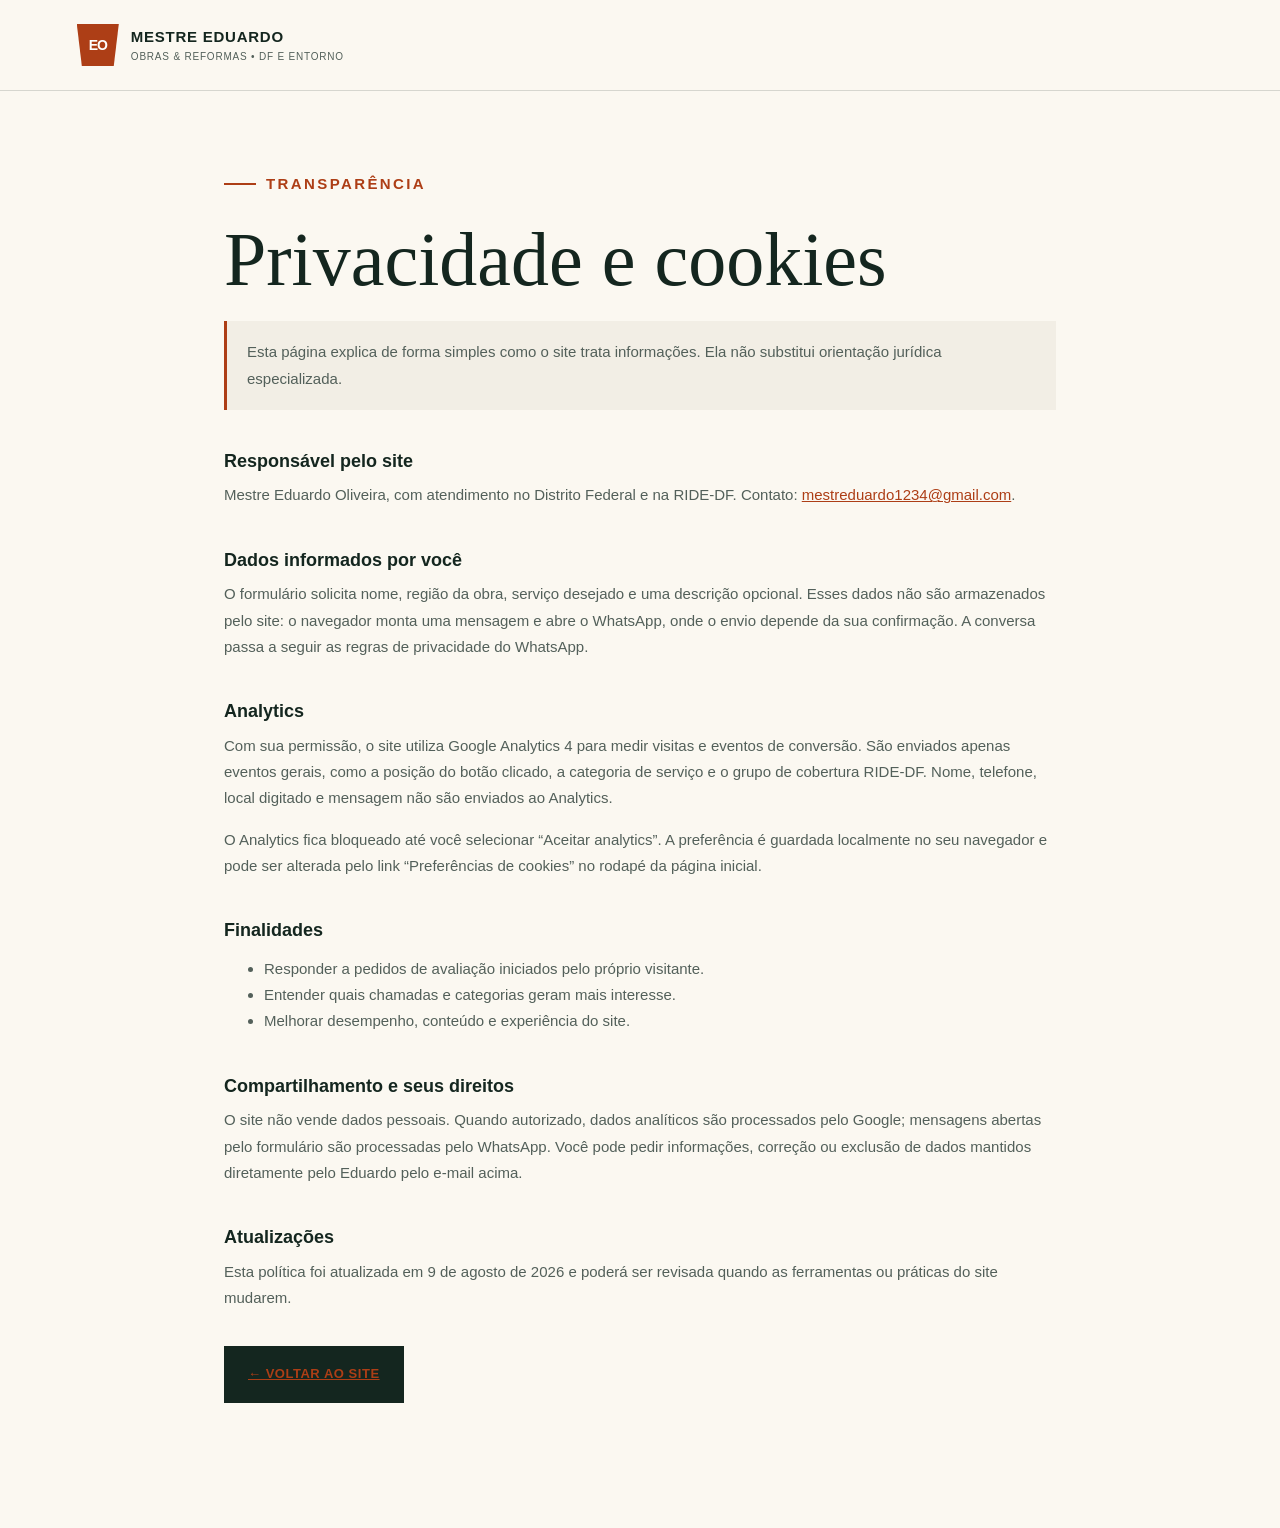
==== privacidade.html @ d054278d "feat: criar landing page Mestre Eduardo" ====
<!doctype html>
<html lang="pt-BR">
  <head>
    <meta charset="UTF-8" />
    <meta name="viewport" content="width=device-width, initial-scale=1.0" />
    <title>Privacidade e Cookies | Mestre Eduardo</title>
    <meta name="description" content="Política de privacidade e cookies do site Mestre Eduardo." />
    <meta name="robots" content="index, follow" />
    <meta name="theme-color" content="#14261f" />
    <link rel="icon" href="assets/favicon.svg" type="image/svg+xml" />
    <link rel="stylesheet" href="styles.css" />
    <style>
      .legal-header{padding:24px var(--pad);border-bottom:1px solid var(--line)}
      .legal{max-width:880px;margin:0 auto;padding:80px 24px 110px}
      .legal h1{font-family:Georgia,'Times New Roman',serif;font-size:clamp(44px,7vw,76px);font-weight:400;line-height:1;margin-bottom:24px}
      .legal h2{font-family:Arial,Helvetica,sans-serif;font-size:18px;font-weight:800;letter-spacing:0;margin:42px 0 12px}
      .legal p,.legal li{color:var(--muted);font-size:15px;line-height:1.75}
      .legal a{color:var(--orange);text-decoration:underline}
      .legal-note{padding:18px 20px;border-left:3px solid var(--orange);background:var(--sand)}
    </style>
  </head>
  <body>
    <header class="legal-header"><a class="brand" href="index.html"><span class="brand-mark" aria-hidden="true">EO</span><span><strong>Mestre Eduardo</strong><small>Obras &amp; Reformas • DF e Entorno</small></span></a></header>
    <main class="legal">
      <p class="eyebrow dark"><span></span> Transparência</p>
      <h1>Privacidade e cookies</h1>
      <p class="legal-note">Esta página explica de forma simples como o site trata informações. Ela não substitui orientação jurídica especializada.</p>

      <h2>Responsável pelo site</h2>
      <p>Mestre Eduardo Oliveira, com atendimento no Distrito Federal e na RIDE-DF. Contato: <a href="mailto:mestreduardo1234@gmail.com">mestreduardo1234@gmail.com</a>.</p>

      <h2>Dados informados por você</h2>
      <p>O formulário solicita nome, região da obra, serviço desejado e uma descrição opcional. Esses dados não são armazenados pelo site: o navegador monta uma mensagem e abre o WhatsApp, onde o envio depende da sua confirmação. A conversa passa a seguir as regras de privacidade do WhatsApp.</p>

      <h2>Analytics</h2>
      <p>Com sua permissão, o site utiliza Google Analytics 4 para medir visitas e eventos de conversão. São enviados apenas eventos gerais, como a posição do botão clicado, a categoria de serviço e o grupo de cobertura RIDE-DF. Nome, telefone, local digitado e mensagem não são enviados ao Analytics.</p>
      <p>O Analytics fica bloqueado até você selecionar “Aceitar analytics”. A preferência é guardada localmente no seu navegador e pode ser alterada pelo link “Preferências de cookies” no rodapé da página inicial.</p>

      <h2>Finalidades</h2>
      <ul><li>Responder a pedidos de avaliação iniciados pelo próprio visitante.</li><li>Entender quais chamadas e categorias geram mais interesse.</li><li>Melhorar desempenho, conteúdo e experiência do site.</li></ul>

      <h2>Compartilhamento e seus direitos</h2>
      <p>O site não vende dados pessoais. Quando autorizado, dados analíticos são processados pelo Google; mensagens abertas pelo formulário são processadas pelo WhatsApp. Você pode pedir informações, correção ou exclusão de dados mantidos diretamente pelo Eduardo pelo e-mail acima.</p>

      <h2>Atualizações</h2>
      <p>Esta política foi atualizada em 9 de agosto de 2026 e poderá ser revisada quando as ferramentas ou práticas do site mudarem.</p>

      <p><a class="button button-dark" href="index.html">← Voltar ao site</a></p>
    </main>
  </body>
</html>
---- styles.css ----
:root{--ink:#14261f;--ink-2:#1d352b;--sand:#f2eee5;--cream:#fbf8f1;--orange:#d95f2b;--gold:#dda44b;--muted:#68736d;--line:rgba(20,38,31,.16);--pad:clamp(24px,6vw,88px)}
*{box-sizing:border-box}html{scroll-behavior:smooth}body{margin:0;background:var(--cream);color:var(--ink);font-family:Arial,Helvetica,sans-serif;line-height:1.5}a{color:inherit;text-decoration:none}button,input,select,textarea{font:inherit}.skip-link{position:fixed;left:16px;top:-100px;background:white;padding:12px;z-index:99}.skip-link:focus{top:16px}.site-header{height:82px;padding:0 var(--pad);display:flex;align-items:center;justify-content:space-between;background:rgba(251,248,241,.96);position:relative;z-index:10;border-bottom:1px solid var(--line)}.brand{display:flex;align-items:center;gap:12px}.brand-mark{width:42px;height:42px;display:grid;place-items:center;background:var(--orange);color:white;font-weight:900;font-size:14px;letter-spacing:-1px;clip-path:polygon(0 0,100% 0,88% 100%,12% 100%)}.brand strong{display:block;font-size:15px;text-transform:uppercase;letter-spacing:.05em}.brand small{display:block;color:var(--muted);font-size:10px;letter-spacing:.08em;text-transform:uppercase}.site-header nav{display:flex;gap:30px;font-size:13px;font-weight:700}.site-header nav a:hover{color:var(--orange)}.button{display:inline-flex;align-items:center;justify-content:center;gap:12px;border:0;background:var(--orange);color:#fff;padding:17px 24px;font-weight:800;font-size:13px;text-transform:uppercase;letter-spacing:.04em;cursor:pointer;transition:.2s ease}.button:hover{background:#bc4719;transform:translateY(-2px)}.button-small{padding:12px 18px;font-size:11px}.hero{min-height:720px;height:calc(100vh - 82px);position:relative;overflow:hidden;background:#20382f;color:white;display:flex;align-items:center}.hero-video{position:absolute;inset:0;width:100%;height:100%;object-fit:cover;object-position:center}.hero-shade{position:absolute;inset:0;background:linear-gradient(90deg,rgba(8,19,15,.93) 0%,rgba(8,19,15,.74) 45%,rgba(8,19,15,.26) 100%),linear-gradient(0deg,rgba(8,19,15,.55),transparent 55%)}.hero-content{position:relative;z-index:1;width:min(860px,75%);padding:70px var(--pad) 40px}.eyebrow{margin:0 0 24px;text-transform:uppercase;letter-spacing:.16em;font-weight:800;font-size:11px;display:flex;align-items:center;gap:10px}.eyebrow span{display:inline-block;width:32px;height:2px;background:var(--orange)}.eyebrow.dark{color:var(--orange)}h1,h2,h3,p{margin-top:0}.hero h1{font-family:Georgia,'Times New Roman',serif;font-size:clamp(48px,6.4vw,92px);line-height:.98;letter-spacing:-.045em;font-weight:400;margin:0 0 28px}.hero h1 em{font-weight:400;color:#f0b351}.hero-copy{font-size:clamp(16px,1.5vw,20px);line-height:1.6;max-width:650px;color:rgba(255,255,255,.8)}.hero-actions{display:flex;align-items:center;gap:30px;margin-top:34px}.text-link{font-size:13px;font-weight:700;border-bottom:1px solid rgba(255,255,255,.4);padding:10px 0}.hero-proof{display:grid;grid-template-columns:repeat(3,1fr);border-top:1px solid rgba(255,255,255,.25);margin-top:60px;padding-top:22px;max-width:760px}.hero-proof div{padding-right:18px}.hero-proof strong,.hero-proof span{display:block}.hero-proof strong{font-size:11px;color:#f0b351;text-transform:uppercase;letter-spacing:.1em}.hero-proof span{font-size:12px;margin-top:4px;color:rgba(255,255,255,.74)}.hero-note{position:absolute;right:var(--pad);bottom:38px;z-index:2;display:flex;align-items:center;gap:12px;font-size:11px;text-transform:uppercase;letter-spacing:.12em}.hero-note button{width:42px;height:42px;border:1px solid rgba(255,255,255,.45);border-radius:50%;background:rgba(0,0,0,.15);color:white;cursor:pointer}.section-pad{padding:clamp(72px,10vw,140px) var(--pad)}h2{font-family:Georgia,'Times New Roman',serif;font-weight:400;font-size:clamp(39px,5vw,68px);line-height:1.04;letter-spacing:-.035em}.intro{display:grid;grid-template-columns:1.2fr .8fr;gap:10vw}.intro-copy{padding-top:50px;font-size:17px;color:#53615a}.intro-copy p+ p{margin-top:24px}.services{background:var(--ink);color:white}.section-heading{display:flex;justify-content:space-between;align-items:end;gap:10vw;margin-bottom:60px}.section-heading>p{max-width:370px;color:#afbbb5}.service-grid{display:grid;grid-template-columns:repeat(4,1fr);border-top:1px solid rgba(255,255,255,.18);border-left:1px solid rgba(255,255,255,.18)}.service-grid article{min-height:380px;padding:26px;position:relative;border-right:1px solid rgba(255,255,255,.18);border-bottom:1px solid rgba(255,255,255,.18);transition:.25s}.service-grid article:hover{background:var(--ink-2);transform:translateY(-4px)}.service-number{font-size:11px;color:#8b9b93}.service-icon{font-size:42px;color:#dfa852;margin:50px 0 55px}.service-grid h3{font-family:Georgia,'Times New Roman',serif;font-size:25px;font-weight:400;line-height:1.15}.service-grid p{font-size:13px;color:#aeb9b4;line-height:1.65}.method{display:grid;grid-template-columns:.8fr 1.2fr;gap:10vw;background:var(--sand)}.method-copy>p:not(.eyebrow){color:var(--muted);max-width:430px}.button-dark{background:var(--ink);margin-top:20px}.steps{margin:0;padding:0;list-style:none}.steps li{display:grid;grid-template-columns:75px 1fr;gap:20px;padding:30px 0;border-top:1px solid var(--line)}.steps li:last-child{border-bottom:1px solid var(--line)}.steps>li>span{color:var(--orange);font-size:12px;font-weight:800}.steps h3{font-family:Georgia,'Times New Roman',serif;font-weight:400;font-size:27px;margin-bottom:8px}.steps p{color:var(--muted);max-width:530px;margin-bottom:0;font-size:14px}.experience{background:#0e1e18;color:white;display:grid;grid-template-columns:.8fr 1.2fr;gap:10vw}.experience-title>p:last-child{color:#9eaaa5;max-width:480px}.timeline article{display:grid;grid-template-columns:110px 1fr;gap:20px;padding:24px 0;border-top:1px solid rgba(255,255,255,.16)}.timeline article:last-child{border-bottom:1px solid rgba(255,255,255,.16)}.timeline .year{font-size:12px;color:#dfa852;font-weight:800}.timeline h3{font-family:Georgia,'Times New Roman',serif;font-weight:400;font-size:25px;margin-bottom:6px}.timeline p{font-size:13px;color:#aab5b0;line-height:1.6}.coverage{background:var(--cream)}.coverage-card{min-height:550px;background:#e8dfcf;display:grid;grid-template-columns:1.05fr .95fr;overflow:hidden}.coverage-copy{padding:clamp(40px,6vw,80px)}.coverage-copy p{color:#5e6963;max-width:620px}.location-tags{display:flex;flex-wrap:wrap;gap:9px;margin-top:30px}.location-tags span{border:1px solid rgba(20,38,31,.22);padding:9px 13px;font-size:11px;font-weight:700}.map-art{position:relative;min-height:420px;background:var(--ink);overflow:hidden;display:grid;place-items:center;color:white;text-align:center}.map-art:before,.map-art:after{content:"";position:absolute;background:rgba(255,255,255,.06);transform:rotate(32deg);width:160%;height:35px}.map-art:before{top:30%}.map-art:after{top:65%}.map-ring{position:absolute;border:1px solid rgba(221,164,75,.35);border-radius:50%}.ring-a{width:440px;height:440px}.ring-b{width:280px;height:280px}.map-pin{position:relative;width:54px;height:54px;background:var(--orange);border-radius:50% 50% 50% 0;transform:rotate(-45deg);z-index:2;margin-bottom:110px}.map-pin span{position:absolute;width:16px;height:16px;border-radius:50%;background:var(--cream);left:19px;top:19px}.map-art p{position:absolute;top:57%;font-family:Georgia,'Times New Roman',serif;font-size:28px;z-index:3}.map-art small{font-family:Arial,sans-serif;font-size:10px;text-transform:uppercase;letter-spacing:.18em;color:#d9a955}.faq{display:grid;grid-template-columns:.75fr 1.25fr;gap:10vw;background:var(--cream)}.accordion details{border-top:1px solid var(--line);padding:23px 0}.accordion details:last-child{border-bottom:1px solid var(--line)}.accordion summary{list-style:none;cursor:pointer;font-family:Georgia,'Times New Roman',serif;font-size:22px;display:flex;justify-content:space-between;gap:20px}.accordion summary::-webkit-details-marker{display:none}.accordion summary span{font-family:Arial,sans-serif;color:var(--orange)}.accordion details[open] summary span{transform:rotate(45deg)}.accordion details p{color:var(--muted);font-size:14px;max-width:650px;margin:18px 40px 0 0}.contact{background:var(--orange);color:white;display:grid;grid-template-columns:.85fr 1.15fr;gap:10vw}.contact-heading>p:last-child{color:rgba(255,255,255,.76);max-width:440px}.contact .eyebrow span{background:white}.contact form{display:grid;grid-template-columns:1fr 1fr;gap:23px 20px}.contact label{font-size:10px;text-transform:uppercase;letter-spacing:.1em;font-weight:800}.contact input,.contact select,.contact textarea{display:block;width:100%;margin-top:8px;padding:13px 0;border:0;border-bottom:1px solid rgba(255,255,255,.55);border-radius:0;background:transparent;color:white;outline:none}.contact input::placeholder,.contact textarea::placeholder{color:rgba(255,255,255,.65);text-transform:none}.contact select option{color:var(--ink)}.contact label:nth-child(4){grid-column:1/-1}.button-light{background:white;color:var(--ink);justify-self:start}.contact form>small{align-self:center;color:rgba(255,255,255,.7);font-size:10px}.contact input:focus,.contact select:focus,.contact textarea:focus{border-color:white}footer{padding:45px var(--pad);background:#091611;color:white;display:grid;grid-template-columns:1fr 1fr 1fr;gap:40px;align-items:end}.footer-brand .brand-mark{background:#dfa44b}.footer-brand small{color:#89968f}footer>div:nth-child(2){display:flex;flex-direction:column}footer>div:nth-child(2) small{color:#dfa44b;font-size:9px;letter-spacing:.14em;margin-bottom:7px}footer>div:nth-child(2) a{font-size:13px;color:#c1c9c5}footer>p{margin:0;font-size:11px;color:#89968f;text-align:right}.whatsapp-float{position:fixed;right:22px;bottom:22px;z-index:20;background:#25d366;color:#082f18;padding:13px 14px 13px 18px;border-radius:30px;display:flex;align-items:center;gap:13px;font-size:12px;font-weight:900;box-shadow:0 8px 30px rgba(0,0,0,.2)}.whatsapp-float b{width:27px;height:27px;border-radius:50%;background:#fff;display:grid;place-items:center}.whatsapp-float:hover{transform:translateY(-2px)}
@media(max-width:950px){.site-header nav{display:none}.hero-content{width:90%}.service-grid{grid-template-columns:1fr 1fr}.method,.experience,.faq,.contact{grid-template-columns:1fr;gap:55px}.coverage-card{grid-template-columns:1fr}.map-art{min-height:400px}.section-heading{align-items:start;flex-direction:column}.intro{grid-template-columns:1fr;gap:0}.intro-copy{padding-top:0}.contact form{max-width:750px}}
@media(max-width:640px){.site-header{height:70px}.site-header>.button{display:none}.brand-mark{width:38px;height:38px}.hero{height:auto;min-height:calc(100svh - 70px)}.hero-shade{background:linear-gradient(90deg,rgba(8,19,15,.91),rgba(8,19,15,.55)),linear-gradient(0deg,rgba(8,19,15,.85),transparent 55%)}.hero-content{width:100%;padding-top:90px;padding-bottom:95px}.hero h1{font-size:48px}.hero-actions{align-items:flex-start;flex-direction:column;gap:15px}.hero-proof{grid-template-columns:1fr;gap:15px;margin-top:40px}.hero-proof div{border-left:2px solid #dca44c;padding-left:12px}.hero-note{display:none}.service-grid{grid-template-columns:1fr}.service-grid article{min-height:310px}.service-icon{margin:38px 0}.section-pad{padding-top:80px;padding-bottom:80px}.steps li{grid-template-columns:48px 1fr}.timeline article{grid-template-columns:90px 1fr}.coverage{padding-left:0;padding-right:0}.coverage-copy{padding:60px 24px}.location-tags span{font-size:10px}.contact form{grid-template-columns:1fr}.contact label:nth-child(4){grid-column:auto}.contact form>small{line-height:1.4}footer{grid-template-columns:1fr;align-items:start}footer>p{text-align:left}.whatsapp-float span{display:none}.whatsapp-float{padding:10px;right:15px;bottom:15px}}
@media(prefers-reduced-motion:reduce){html{scroll-behavior:auto}.hero-video{display:none}.button,.service-grid article,.whatsapp-float{transition:none}}

/* Visual services */
.visual-services{background:var(--cream)}
.visual-heading{margin-bottom:42px}
.visual-grid{display:grid;grid-template-columns:repeat(3,1fr);gap:18px}
.visual-grid figure{margin:0;background:#fff;border:1px solid var(--line);overflow:hidden}
.visual-grid img{display:block;width:100%;height:clamp(260px,31vw,460px);object-fit:cover}
.visual-grid figcaption{padding:18px 20px 20px}
.visual-grid figcaption strong,.visual-grid figcaption span{display:block}
.visual-grid figcaption strong{font-family:Georgia,'Times New Roman',serif;font-size:22px;font-weight:400}
.visual-grid figcaption span{margin-top:5px;color:var(--muted);font-size:10px;line-height:1.4}

/* Coverage */
.coverage-details{margin-top:28px;border-top:1px solid rgba(20,38,31,.22);border-bottom:1px solid rgba(20,38,31,.22);padding:17px 0}
.coverage-details summary{display:flex;justify-content:space-between;gap:20px;cursor:pointer;list-style:none;font-weight:800;font-size:12px;text-transform:uppercase;letter-spacing:.06em}
.coverage-details summary::-webkit-details-marker{display:none}
.coverage-details summary span{color:var(--orange);font-size:18px;line-height:1}
.coverage-details[open] summary span{transform:rotate(45deg)}
.coverage-groups{display:grid;gap:16px;padding-top:22px;max-height:300px;overflow:auto;padding-right:12px}
.coverage-groups strong{font-family:Georgia,'Times New Roman',serif;font-size:18px;font-weight:400}
.coverage-groups p{font-size:12px;line-height:1.65;margin:5px 0 0}

/* Privacy and consent */
.privacy-settings{border:0;padding:0;background:transparent;color:#c1c9c5;text-align:left;cursor:pointer;font-size:13px}
.privacy-settings:hover,footer a:hover{color:#fff}
.cookie-banner{position:fixed;z-index:40;left:22px;right:22px;bottom:22px;display:grid;grid-template-columns:1fr auto;align-items:center;gap:32px;max-width:920px;margin:0 auto;padding:22px 24px;background:#fff;color:var(--ink);border:1px solid var(--line);box-shadow:0 16px 60px rgba(0,0,0,.28)}
.cookie-banner[hidden]{display:none}
.cookie-banner strong{display:block;font-family:Georgia,'Times New Roman',serif;font-size:21px;font-weight:400}
.cookie-banner p{margin:5px 0 4px;color:var(--muted);font-size:12px;line-height:1.55}
.cookie-banner a{color:var(--orange);font-size:11px;font-weight:800;text-decoration:underline}
.cookie-actions{display:flex;align-items:center;gap:12px}
.cookie-reject{border:1px solid var(--line);background:transparent;color:var(--ink);padding:14px 17px;font-weight:800;font-size:11px;text-transform:uppercase;cursor:pointer}
.cookie-accept{white-space:nowrap;padding:15px 18px;font-size:11px}

:focus-visible{outline:3px solid var(--gold);outline-offset:3px}

@media(max-width:950px){.visual-grid{grid-template-columns:1fr 1fr}.visual-grid figure:last-child{grid-column:1/-1}.visual-grid figure:last-child img{height:380px}}
@media(max-width:640px){.visual-grid{grid-template-columns:1fr}.visual-grid figure:last-child{grid-column:auto}.visual-grid img,.visual-grid figure:last-child img{height:280px}.cookie-banner{left:12px;right:12px;bottom:12px;grid-template-columns:1fr;gap:16px;padding:20px}.cookie-actions{display:grid;grid-template-columns:1fr 1.4fr}.cookie-actions button{width:100%}.coverage-groups{max-height:360px}}

/* Accessibility contrast and touch targets */
:root{--orange:#ad3e16;--muted:#53605a}
.button:hover{background:#8e2e0d}
.visual-services .section-heading>p{color:#53605a}
.coverage-copy>p{color:#4b5751}
.footer-brand .brand-mark{background:#dfa44b;color:var(--ink)}
footer>div:nth-child(2) a,footer .privacy-settings{display:flex;align-items:center;min-height:30px}
.contact-heading>p:last-child,.contact form>small{color:#fff}
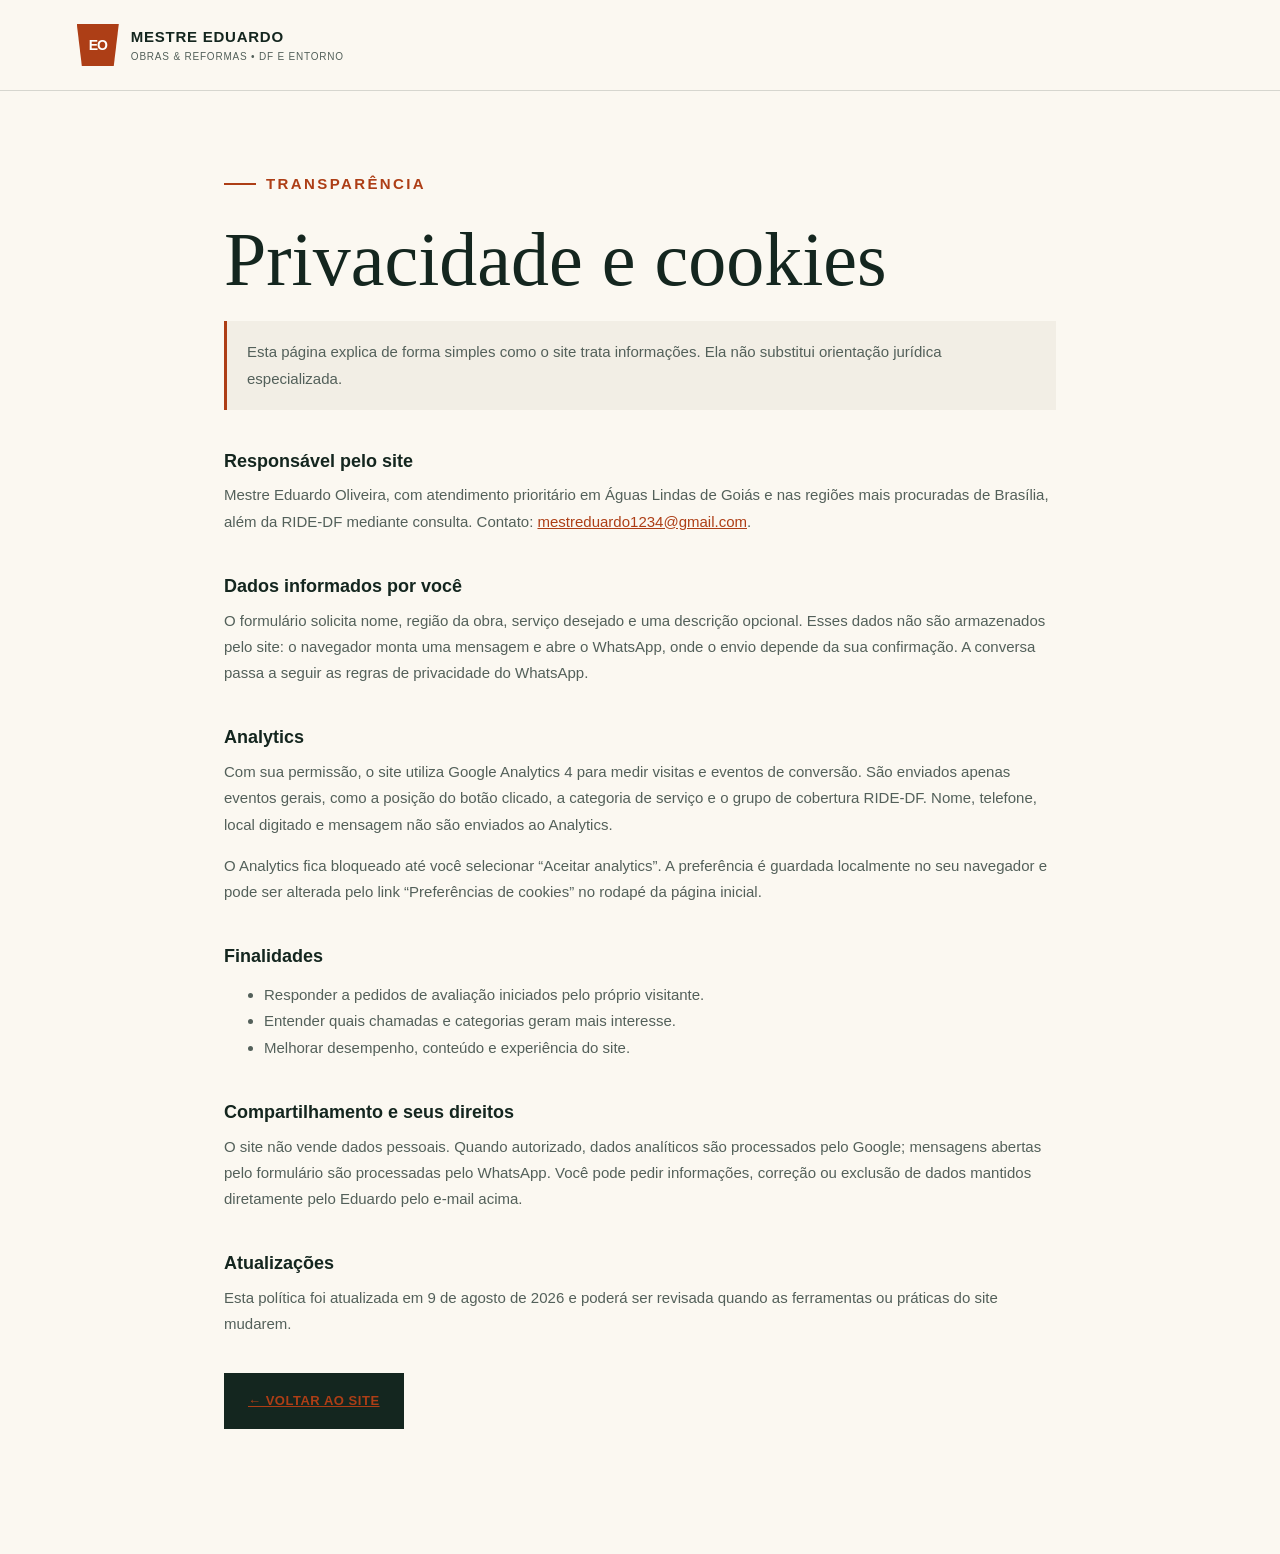
==== commit 248b992c: "feat: atualizar WhatsApp, cobertura e icones" ====
--- a/privacidade.html
+++ b/privacidade.html
@@ -27,7 +27,7 @@
       <p class="legal-note">Esta página explica de forma simples como o site trata informações. Ela não substitui orientação jurídica especializada.</p>
 
       <h2>Responsável pelo site</h2>
-      <p>Mestre Eduardo Oliveira, com atendimento no Distrito Federal e na RIDE-DF. Contato: <a href="mailto:mestreduardo1234@gmail.com">mestreduardo1234@gmail.com</a>.</p>
+      <p>Mestre Eduardo Oliveira, com atendimento prioritário em Águas Lindas de Goiás e nas regiões mais procuradas de Brasília, além da RIDE-DF mediante consulta. Contato: <a href="mailto:mestreduardo1234@gmail.com">mestreduardo1234@gmail.com</a>.</p>
 
       <h2>Dados informados por você</h2>
       <p>O formulário solicita nome, região da obra, serviço desejado e uma descrição opcional. Esses dados não são armazenados pelo site: o navegador monta uma mensagem e abre o WhatsApp, onde o envio depende da sua confirmação. A conversa passa a seguir as regras de privacidade do WhatsApp.</p>
--- a/styles.css
+++ b/styles.css
@@ -50,3 +50,15 @@
 .footer-brand .brand-mark{background:#dfa44b;color:var(--ink)}
 footer>div:nth-child(2) a,footer .privacy-settings{display:flex;align-items:center;min-height:30px}
 .contact-heading>p:last-child,.contact form>small{color:#fff}
+
+/* Consistent local SVG icon system */
+.icon-sprite{position:absolute;width:0;height:0;overflow:hidden}
+.icon{display:block;width:1.25em;height:1.25em;fill:none;stroke:currentColor;stroke-width:1.8;stroke-linecap:round;stroke-linejoin:round}
+.button-icon{flex:0 0 auto;font-size:16px}
+.text-link{display:inline-flex;align-items:center;gap:8px}
+.service-icon{display:flex;align-items:center;width:54px;height:54px;font-size:48px}
+.service-icon .icon{width:48px;height:48px}
+.hero-note button{display:grid;place-items:center;padding:0}
+.hero-note button .icon{width:18px;height:18px}
+.whatsapp-icon{display:block;flex:0 0 auto;width:20px;height:20px}
+.whatsapp-float>img{display:block;flex:0 0 auto;width:28px;height:28px}
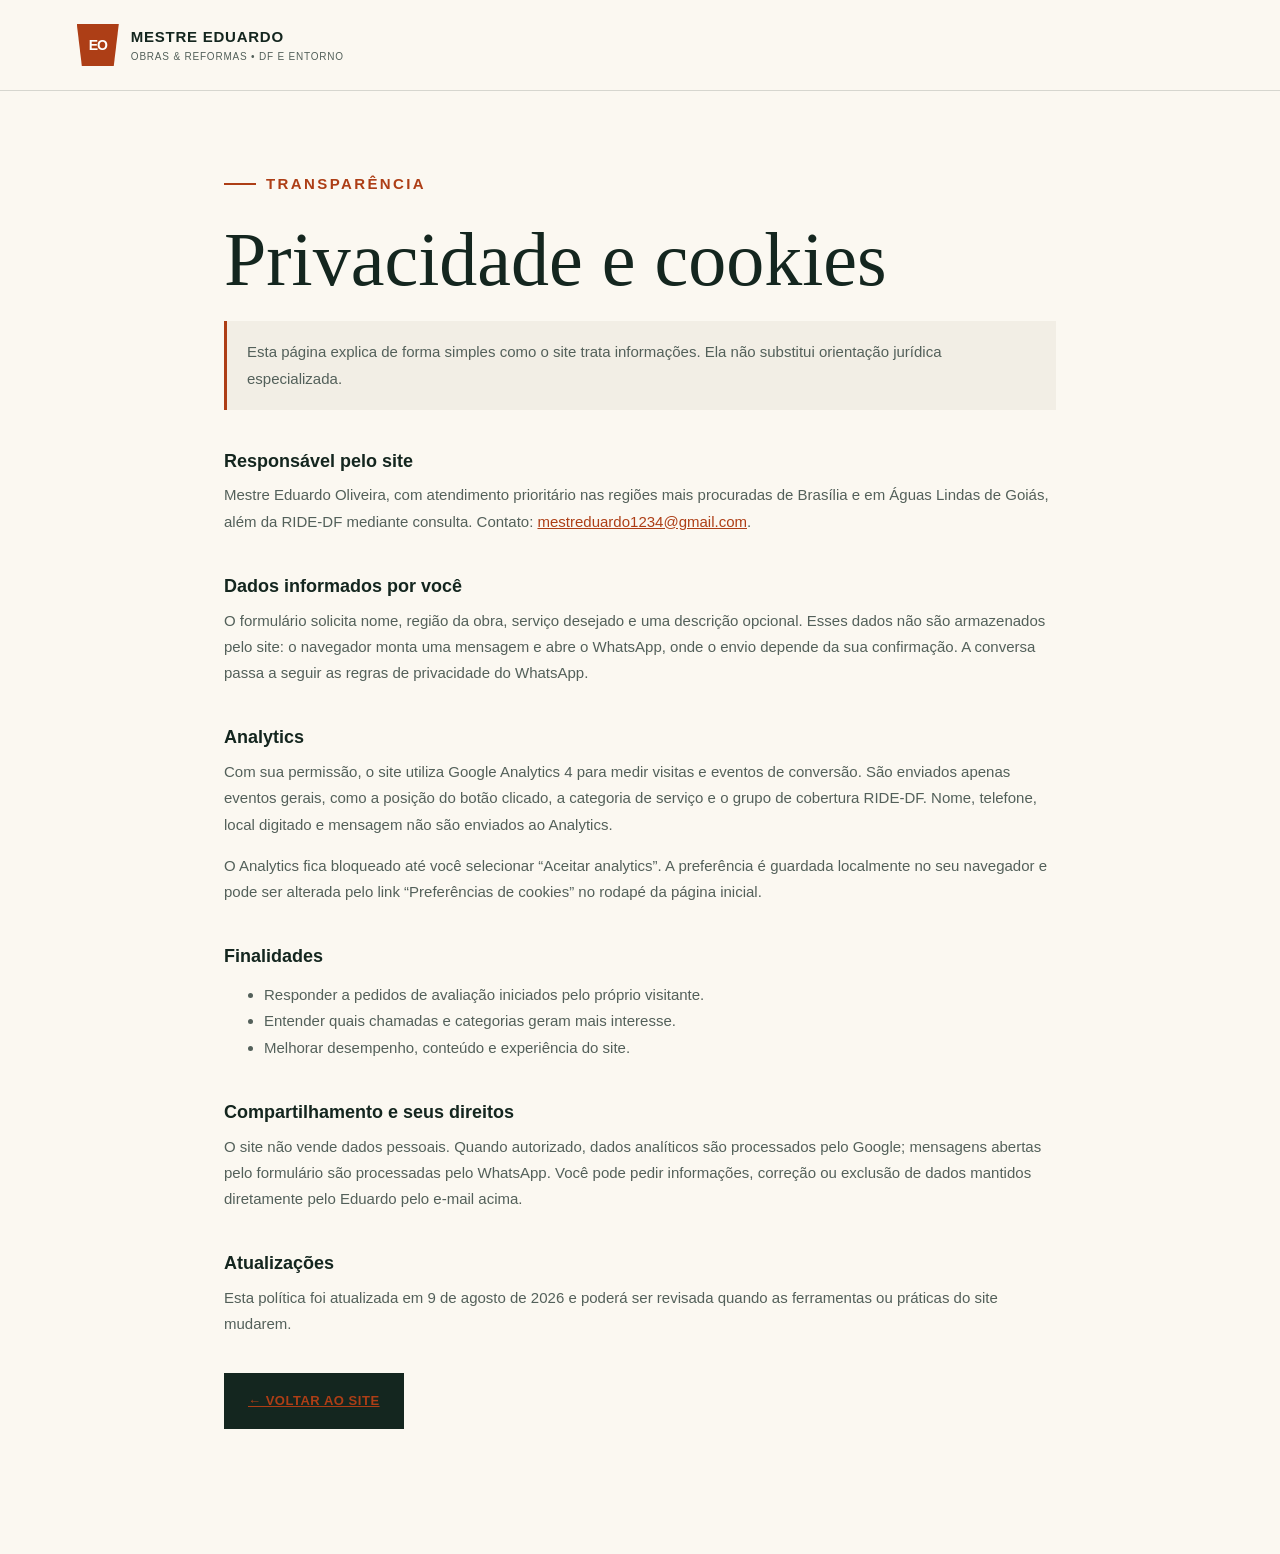
==== commit a80db59c: "fix: priorizar Brasilia na cobertura" ====
--- a/privacidade.html
+++ b/privacidade.html
@@ -27,7 +27,7 @@
       <p class="legal-note">Esta página explica de forma simples como o site trata informações. Ela não substitui orientação jurídica especializada.</p>
 
       <h2>Responsável pelo site</h2>
-      <p>Mestre Eduardo Oliveira, com atendimento prioritário em Águas Lindas de Goiás e nas regiões mais procuradas de Brasília, além da RIDE-DF mediante consulta. Contato: <a href="mailto:mestreduardo1234@gmail.com">mestreduardo1234@gmail.com</a>.</p>
+      <p>Mestre Eduardo Oliveira, com atendimento prioritário nas regiões mais procuradas de Brasília e em Águas Lindas de Goiás, além da RIDE-DF mediante consulta. Contato: <a href="mailto:mestreduardo1234@gmail.com">mestreduardo1234@gmail.com</a>.</p>
 
       <h2>Dados informados por você</h2>
       <p>O formulário solicita nome, região da obra, serviço desejado e uma descrição opcional. Esses dados não são armazenados pelo site: o navegador monta uma mensagem e abre o WhatsApp, onde o envio depende da sua confirmação. A conversa passa a seguir as regras de privacidade do WhatsApp.</p>
